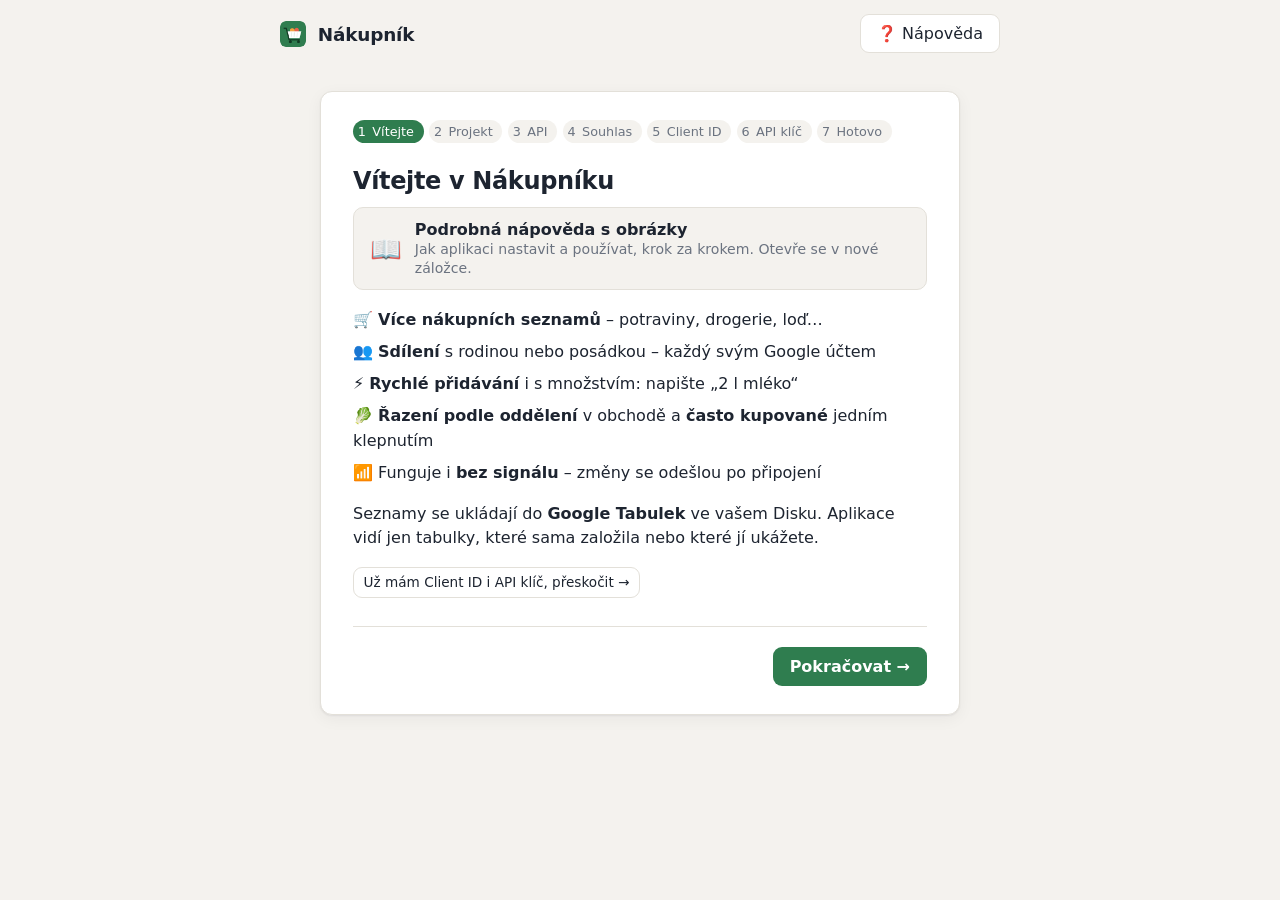
==== index.html @ d190fc93 "Nákupník: sdílené nákupní seznamy v Google Tabulkách - více seznamů, rychlé přidávání s množstvím (2" ====
<!DOCTYPE html>
<html lang="cs">
<head>
  <meta charset="utf-8">
  <meta name="viewport" content="width=device-width, initial-scale=1, viewport-fit=cover">
  <title>Nákupník</title>
  <link rel="icon" type="image/png" sizes="32x32" href="icons/favicon-32.png">
  <link rel="manifest" href="manifest.webmanifest">
  <meta name="theme-color" content="#2f7d4f">
  <meta name="description" content="Sdílené nákupní seznamy v Google Tabulkách – pro rodinu i posádku.">
  <link rel="apple-touch-icon" href="icons/apple-touch-icon.png">
  <meta name="apple-mobile-web-app-capable" content="yes">
  <meta name="mobile-web-app-capable" content="yes">
  <meta name="apple-mobile-web-app-title" content="Nákupník">
  <link rel="stylesheet" href="styles.css?v=20261109-1930">
</head>
<body>
  <header class="topbar">
    <a class="brand" href="./" id="brand"><img class="logo" src="icons/icon-192.png" alt="" width="26" height="26"> Nákupník</a>
    <nav class="top-actions">
      <button id="btn-install-top" class="ghost" hidden title="Nainstalovat jako aplikaci">📲<span class="lbl"> Nainstalovat</span></button>
      <button id="btn-settings" class="ghost" title="Nastavení">⚙︎<span class="lbl"> Nastavení</span></button>
      <a id="btn-help" class="btn ghost" href="help.html" target="_blank" rel="noopener" title="Nápověda">❓<span class="lbl">Nápověda</span></a>
    </nav>
  </header>

  <main>
    <section id="view-file" class="card narrow" hidden>
      <h1>Otevřete aplikaci přes web nebo start.cmd</h1>
      <p>Google přihlášení nefunguje u stránky otevřené přímo ze souboru. Použijte
         <a href="https://n-yachts.github.io/nakupnik/">n-yachts.github.io/nakupnik</a>,
         nebo spusťte <code>start.cmd</code> ve složce projektu (otevře se <code>http://localhost:8081</code>).</p>
    </section>

    <!-- Průvodce prvním spuštěním -->
    <section id="view-setup" class="card narrow" hidden>
      <div class="steps" id="setup-steps"></div>
      <div id="setup-body"></div>
      <div class="wizard-nav">
        <button id="setup-back" class="ghost">← Zpět</button>
        <button id="setup-next" class="primary">Pokračovat →</button>
      </div>
    </section>

    <!-- Přihlášení -->
    <section id="view-signin" class="card narrow center" hidden>
      <h1>Přihlášení</h1>
      <p class="muted">Nákupník ukládá seznamy do Google Tabulek ve vašem Disku. Vidí jen tabulky,
        které sám založil nebo které mu ukážete – ostatní soubory ne.</p>
      <button id="btn-signin" class="primary big">Přihlásit se přes Google</button>
      <p class="hint">Pokud uvidíte „Google tuto aplikaci neověřil“, klikněte na <b>Pokračovat</b>
         (případně <b>Rozšířené</b> → <b>Přejít na …</b>). Je to vaše vlastní aplikace.</p>
      <p class="hint"><a href="help.html#prihlaseni" target="_blank" rel="noopener">📖 Nápověda k přihlášení</a></p>
    </section>

    <!-- Přehled seznamů -->
    <section id="view-lists" hidden>
      <div class="lists-head">
        <h1>Moje seznamy</h1>
        <div class="row-actions">
          <button id="btn-open-shared" class="ghost">📥 Otevřít sdílený</button>
          <button id="btn-new-list" class="primary">+ Nový seznam</button>
        </div>
      </div>
      <div id="lists" class="lists"></div>
    </section>

    <!-- Zpřístupnění seznamu z odkazu -->
    <section id="view-grant" class="card narrow center" hidden>
      <h1>📥 Sdílený seznam</h1>
      <p>Někdo s vámi sdílí nákupní seznam. Aby ho Nákupník mohl otevřít, potvrďte ho jednou
         v okně Google Disku: seznam vyberte a klikněte na <b>Vybrat</b>.</p>
      <button id="btn-grant" class="primary big">Zpřístupnit seznam</button>
      <p><button id="btn-grant-cancel" class="ghost">Zpět na moje seznamy</button></p>
      <p class="hint">Seznam nevidíte? Zkontrolujte, že jste přihlášeni stejným účtem, se kterým byl seznam sdílen.</p>
    </section>

    <!-- Jeden seznam -->
    <section id="view-list" hidden>
      <div class="list-head">
        <button id="btn-back" class="ghost icon-btn" title="Zpět na seznamy">←</button>
        <div class="list-title">
          <h1 id="list-name"></h1>
          <div id="sync" class="sync"></div>
        </div>
        <button id="btn-share" class="ghost">👥<span class="lbl"> Sdílet</span></button>
        <button id="btn-list-menu" class="ghost icon-btn" title="Další možnosti">⋯</button>
      </div>

      <form id="add-form" class="add-bar" autocomplete="off">
        <input id="add-input" list="history-list" placeholder="Přidat… např. 2 l mléko" aria-label="Nová položka" enterkeyhint="done">
        <datalist id="history-list"></datalist>
        <button class="primary" type="submit">Přidat</button>
      </form>
      <div id="frequent" class="frequent"></div>

      <div id="items" class="items"></div>
      <div id="bought" class="bought"></div>
    </section>

    <div id="loading" class="loading" hidden><div class="spinner"></div></div>
  </main>

  <!-- Úprava položky -->
  <dialog id="dlg-item">
    <form id="form-item" method="dialog" class="dlg-pad">
      <h2>Upravit položku</h2>
      <label>Položka <input name="name" required maxlength="80"></label>
      <div class="row">
        <label>Množství <input name="qty" inputmode="decimal" maxlength="8" placeholder="např. 2"></label>
        <label>Jednotka
          <select name="unit"><option value="">—</option><option>ks</option><option>kg</option><option>dkg</option><option>g</option><option>l</option><option>ml</option><option value="bal">balení</option></select>
        </label>
      </div>
      <label>Oddělení <select name="cat" id="cat-select"></select></label>
      <label>Poznámka <input name="note" maxlength="120" placeholder="např. značka, bez laktózy…"></label>
      <p id="item-meta" class="hint"></p>
      <div class="dlg-actions">
        <button type="button" id="btn-item-delete" class="danger">Smazat</button>
        <span class="spacer"></span>
        <button type="button" class="ghost" data-close>Zrušit</button>
        <button type="submit" class="primary">Uložit</button>
      </div>
    </form>
  </dialog>

  <!-- Nový / přejmenovat seznam -->
  <dialog id="dlg-list">
    <form id="form-list" method="dialog" class="dlg-pad">
      <h2 id="list-dlg-title">Nový seznam</h2>
      <label>Název <input name="name" required maxlength="40" placeholder="např. Potraviny, Drogerie, Loď"></label>
      <div class="chips" id="list-suggest"></div>
      <div class="dlg-actions">
        <span class="spacer"></span>
        <button type="button" class="ghost" data-close>Zrušit</button>
        <button type="submit" class="primary" id="btn-list-save">Vytvořit</button>
      </div>
    </form>
  </dialog>

  <!-- Další možnosti seznamu -->
  <dialog id="dlg-menu">
    <div class="dlg-pad">
      <h2 id="menu-title">Seznam</h2>
      <div class="menu">
        <button id="m-rename" class="ghost">✏️ Přejmenovat</button>
        <button id="m-sheet" class="ghost">📊 Otevřít v Google Tabulkách</button>
        <button id="m-clear" class="ghost">🧺 Smazat koupené položky</button>
        <button id="m-delete" class="danger">🗑️ Smazat seznam</button>
      </div>
      <div class="dlg-actions"><span class="spacer"></span><button class="primary" data-close>Zavřít</button></div>
    </div>
  </dialog>

  <!-- Sdílení -->
  <dialog id="dlg-share">
    <form id="form-share" method="dialog" class="dlg-pad">
      <h2>Sdílet seznam</h2>
      <p class="hint">Zadejte e-mail Google účtu. Dotyčnému přijde e-mail s odkazem; seznam si otevře ve svém Nákupníku a může ho upravovat.</p>
      <div class="row share-row">
        <label>E-mail <input name="email" type="email" required placeholder="jmeno@gmail.com" autocomplete="email"></label>
        <button type="submit" class="primary">Sdílet</button>
      </div>
      <h3 class="sub">Kdo má přístup</h3>
      <ul id="people" class="people"></ul>
      <h3 class="sub">Odkaz na seznam</h3>
      <div class="copyline"><code id="share-link"></code><button type="button" class="ghost small" id="btn-copy-link">Kopírovat</button></div>
      <p class="hint">Odkaz funguje jen lidem, se kterými je seznam sdílený.</p>
      <div class="dlg-actions"><span class="spacer"></span><button type="button" class="primary" data-close>Hotovo</button></div>
    </form>
  </dialog>

  <!-- Nastavení -->
  <dialog id="dlg-settings">
    <div class="dlg-pad">
      <h2>Nastavení</h2>
      <dl class="kv">
        <dt>Účet</dt><dd id="set-user"></dd>
        <dt>Client ID</dt><dd id="set-client" class="mono"></dd>
        <dt>API klíč</dt><dd id="set-key" class="mono"></dd>
        <dt>Adresa aplikace</dt><dd id="set-origin" class="mono"></dd>
        <dt>Verze</dt><dd id="set-ver" class="mono"></dd>
      </dl>
      <h3 class="sub">Aplikace v telefonu a počítači</h3>
      <p id="install-info" class="hint"></p>
      <div class="dlg-actions wrap"><button id="btn-install" class="primary" hidden>📲 Nainstalovat aplikaci</button></div>
      <h3 class="sub">Účet</h3>
      <div class="dlg-actions wrap">
        <button id="btn-signout" class="ghost">Odhlásit</button>
        <button id="btn-reset" class="danger">Znovu spustit průvodce</button>
        <span class="spacer"></span>
        <button class="primary" data-close>Zavřít</button>
      </div>
    </div>
  </dialog>

  <div id="toast" class="toast" role="status" popover="manual"></div>

  <script type="module" src="js/app.js?v=20261109-1930"></script>
</body>
</html>
---- styles.css ----
:root { --bg: #f4f2ee; --surface: #ffffff; --ink: #1d2430; --muted: #6b7380; --line: #e3e0d9; --accent: #2f7d4f; --accent-ink: #ffffff; --warn: #b7791f; --warn-bg: #fdf3e1; --bad: #b23a3a; --bad-bg: #fbe9e9; --soon: #2f6f4f; --soon-bg: #e7f3ec; --radius: 12px; --shadow: 0 1px 2px rgba(20, 24, 32, .06), 0 4px 16px rgba(20, 24, 32, .05); font-family: system-ui, -apple-system, "Segoe UI", Roboto, sans-serif; color: var(--ink); background: var(--bg); }
@media (prefers-color-scheme: dark) {
  :root { --bg: #15181d; --surface: #1e232a; --ink: #e8eaed; --muted: #9aa3ad; --line: #2e343d; --accent: #6cc28f; --accent-ink: #0d1620; --warn: #e0a64a; --warn-bg: #3a2e1a; --bad: #ec7b7b; --bad-bg: #3a2020; --soon: #73c49a; --soon-bg: #1d3328; --shadow: none; }
}
* { box-sizing: border-box; }
body { margin: 0; min-height: 100vh; }
[hidden] { display: none !important; }
a { color: var(--accent); }
code, .mono { font-family: ui-monospace, "Cascadia Mono", Consolas, monospace; font-size: .9em; }
code { background: color-mix(in srgb, var(--line) 60%, transparent); padding: .1em .35em; border-radius: 5px; }
pre.mono { background: var(--bg); padding: .75rem; border-radius: 8px; overflow-x: auto; }
.topbar { display: flex; align-items: center; justify-content: space-between; padding: .9rem 1.25rem; max-width: 960px; margin: 0 auto; }
.brand { font-weight: 700; font-size: 1.15rem; letter-spacing: -.01em; }
.logo { margin-right: .35rem; vertical-align: -6px; border-radius: 6px; }
.top-actions { display: flex; gap: .4rem; }
main { max-width: 960px; margin: 0 auto; padding: 0 1.25rem 4rem; }
button { font: inherit; border-radius: 9px; border: 1px solid transparent; padding: .55rem 1rem; cursor: pointer; background: transparent; color: var(--ink); }
button.primary { background: var(--accent); color: var(--accent-ink); font-weight: 600; }
button.primary:hover { filter: brightness(1.08); }
button.ghost { border-color: var(--line); background: var(--surface); }
button.ghost:hover { border-color: var(--muted); }
button.danger { color: var(--bad); border-color: color-mix(in srgb, var(--bad) 35%, transparent); background: var(--surface); }
button.big { padding: .85rem 1.6rem; font-size: 1.05rem; }
button.small { padding: .25rem .6rem; font-size: .85rem; }
button:focus-visible, input:focus-visible, select:focus-visible, textarea:focus-visible { outline: 2px solid var(--accent); outline-offset: 2px; }
.card { background: var(--surface); border-radius: var(--radius); box-shadow: var(--shadow); padding: 1.75rem 2rem; border: 1px solid var(--line); }
.narrow { max-width: 640px; margin: 1.5rem auto; }
.center { text-align: center; }
.center p { max-width: 460px; margin-left: auto; margin-right: auto; }
h1 { font-size: 1.5rem; margin: 0 0 .75rem; letter-spacing: -.015em; }
h2 { font-size: 1.2rem; margin: 0 0 .75rem; }
p, li { line-height: 1.55; }
ol { padding-left: 1.3rem; }
li { margin-bottom: .4rem; }
.muted { color: var(--muted); }
.hint { color: var(--muted); font-size: .88rem; }
.error { color: var(--bad); font-size: .9rem; }
.callout { background: var(--soon-bg); border-radius: 10px; padding: .85rem 1rem; font-size: .92rem; line-height: 1.5; margin: 1rem 0; }
details { margin-top: 1rem; }
summary { cursor: pointer; color: var(--muted); }
/* Průvodce */
.steps { display: flex; gap: .35rem; margin-bottom: 1.5rem; flex-wrap: wrap; }
.step { display: inline-flex; align-items: center; gap: .4rem; font-size: .8rem; color: var(--muted); padding: .25rem .6rem .25rem .3rem; border-radius: 99px; background: var(--bg); }
.step::before { content: none; }
.step { font-variant-numeric: tabular-nums; }
.step em { font-style: normal; }
.step.current { background: var(--accent); color: var(--accent-ink); }
.step.done { color: var(--soon); }
.step:not(.current) em { display: none; }
@media (min-width: 640px) {
  .step:not(.current) em { display: inline; }
}
.wizard-nav { display: flex; justify-content: space-between; margin-top: 1.75rem; padding-top: 1.25rem; border-top: 1px solid var(--line); }
.copyline { display: flex; align-items: center; gap: .5rem; margin: .4rem 0; flex-wrap: wrap; }
#client-input { width: 100%; }
/* Formulářové prvky */
input, select, textarea { font: inherit; color: var(--ink); background: var(--surface); border: 1px solid var(--line); border-radius: 8px; padding: .55rem .7rem; width: 100%; }
textarea { resize: vertical; }
label { display: flex; flex-direction: column; gap: .3rem; font-size: .88rem; color: var(--muted); margin-bottom: .85rem; flex: 1; }
.row { display: flex; gap: .75rem; flex-wrap: wrap; }
.row > label { min-width: 130px; }
/* Přehled */
.chips { display: flex; gap: .35rem; flex-wrap: wrap; flex: 1; }
.chip { border: 1px solid var(--line); background: var(--surface); border-radius: 99px; padding: .35rem .8rem; font-size: .9rem; }
.chip small { color: var(--muted); margin-left: .15rem; }
.chip.on { background: var(--ink); color: var(--surface); border-color: var(--ink); }
.chip.on small { color: inherit; opacity: .7; }
.empty { text-align: center; padding: 3rem 1rem; background: var(--surface); border: 1px dashed var(--line); border-radius: var(--radius); }
@media (max-width: 560px) {
  .card { padding: 1.25rem; }
}
/* Dialogy */
dialog { border: none; border-radius: 16px; padding: 0; width: min(560px, calc(100vw - 2rem)); background: var(--surface); color: var(--ink); box-shadow: 0 20px 60px rgba(0,0,0,.25); }
dialog::backdrop { background: rgba(15, 20, 28, .45); }
dialog form, .dlg-pad { padding: 1.5rem; }
.dlg-actions { display: flex; gap: .5rem; align-items: center; margin-top: .5rem; }
.dlg-actions.wrap { flex-wrap: wrap; }
.spacer { flex: 1; }
.kv { display: grid; grid-template-columns: auto 1fr; gap: .4rem 1rem; margin: 0 0 1.25rem; font-size: .9rem; }
.kv dt { color: var(--muted); }
.loading { position: fixed; inset: 0; display: grid; place-items: center; background: color-mix(in srgb, var(--bg) 50%, transparent); z-index: 10; }
.spinner { width: 34px; height: 34px; border: 3px solid var(--line); border-top-color: var(--accent); border-radius: 50%; animation: spin .8s linear infinite; }
@keyframes spin { to { transform: rotate(360deg); } }
.toast { position: fixed; inset: auto auto 1.25rem 50%; margin: 0; border: none; transform: translateX(-50%); background: var(--ink); color: var(--surface); padding: .7rem 1.1rem; border-radius: 10px; font-size: .92rem; max-width: calc(100vw - 2rem); z-index: 20; box-shadow: var(--shadow); }
.toast.error { background: var(--bad); color: #fff; }
@media (max-width: 560px) {
  .topbar { padding: .75rem 1rem; }
  .brand, .top-actions button { white-space: nowrap; }
  .top-actions button { padding: .45rem .7rem; font-size: .9rem; }
  main { padding: 0 1rem 3rem; }
}
/* Záložky */
/* Přehled */
.chip { white-space: nowrap; }
.features { list-style: none; padding: 0; margin: .5rem 0 1rem; }
.features li { margin-bottom: .45rem; }
.chip.small { font-size: .82rem; padding: .25rem .65rem; }
.sub { font-size: .95rem; margin: 1.2rem 0 .3rem; }
/* Odkazy na nápovědu */
a.btn { display: inline-flex; align-items: center; gap: .3rem; text-decoration: none; color: var(--ink); font: inherit; border-radius: 9px; border: 1px solid var(--line); background: var(--surface); padding: .55rem 1rem; }
a.btn:hover { border-color: var(--muted); }
@media (max-width: 560px) {
  .top-actions .lbl { display: none; }
  a.btn { padding: .45rem .7rem; }
}
.help-card { display: flex; gap: .8rem; align-items: center; text-decoration: none; color: var(--ink); border: 1px solid var(--line); border-radius: 10px; padding: .75rem 1rem; margin: 0 0 1.1rem; background: var(--bg); }
.help-card:hover { border-color: var(--accent); }
.help-card .hc-icon { font-size: 1.6rem; }
.help-card .muted { font-size: .88rem; }
/* Výběr typu ve skupinách */
.dlg-actions:has(> #btn-install[hidden]) { display: none; }

/* ---------- Nákupník ---------- */
main { max-width: 760px; }
.topbar { max-width: 760px; }
.brand { text-decoration: none; color: var(--ink); }
.icon-btn { padding: .45rem .75rem; font-size: 1.1rem; }
button.link { padding: 0; border: none; background: none; color: var(--accent); text-decoration: underline; font: inherit; cursor: pointer; }
.chips { display: flex; gap: .35rem; flex-wrap: wrap; margin: .5rem 0 0; }

/* Přehled seznamů */
.lists-head { display: flex; align-items: center; justify-content: space-between; gap: .75rem; flex-wrap: wrap; margin: .25rem 0 1rem; }
.lists-head h1 { margin: 0; }
.row-actions { display: flex; gap: .5rem; flex-wrap: wrap; }
.lists { display: grid; gap: .6rem; }
.list-card { display: flex; flex-direction: column; align-items: flex-start; gap: .25rem; text-align: left; width: 100%;
  background: var(--surface); border: 1px solid var(--line); border-left: 5px solid var(--accent); border-radius: var(--radius); padding: 1rem 1.1rem; }
.list-card:hover { border-color: var(--muted); border-left-color: var(--accent); }
.lc-name { font-size: 1.15rem; font-weight: 700; }
.lc-meta { color: var(--muted); font-size: .88rem; }

/* Jeden seznam */
.list-head { display: flex; align-items: center; gap: .5rem; margin: .25rem 0 .9rem; }
.list-title { flex: 1; min-width: 0; }
.list-title h1 { margin: 0; font-size: 1.35rem; overflow: hidden; text-overflow: ellipsis; white-space: nowrap; }
.sync { font-size: .8rem; color: var(--muted); min-height: 1.1em; }
.sync[data-status="offline"], .sync[data-status="auth"] { color: var(--warn); }
.sync[data-status="error"] { color: var(--bad); }
.add-bar { display: flex; gap: .5rem; position: sticky; top: 0; z-index: 3; background: var(--bg); padding: .4rem 0; }
.add-bar input { flex: 1; font-size: 1.05rem; padding: .7rem .9rem; }
.frequent { display: flex; gap: .35rem; flex-wrap: wrap; align-items: center; margin: .3rem 0 1rem; }
.frequent .hint { margin-right: .2rem; }
.cat { font-size: .78rem; text-transform: uppercase; letter-spacing: .07em; color: var(--muted); margin: 1.1rem 0 .35rem; font-weight: 700; }
.item-list { list-style: none; margin: 0; padding: 0; background: var(--surface); border: 1px solid var(--line); border-radius: var(--radius); overflow: hidden; }
.item { display: flex; align-items: stretch; border-top: 1px solid var(--line); }
.item:first-child { border-top: none; }
.check { flex: none; width: 3.2rem; border: none; border-radius: 0; background: transparent; position: relative; padding: 0; }
.check::before { content: ''; position: absolute; left: 50%; top: 50%; width: 1.35rem; height: 1.35rem; transform: translate(-50%, -50%);
  border: 2px solid var(--muted); border-radius: 50%; }
.item.done .check::before { background: var(--accent); border-color: var(--accent); }
.item.done .check::after { content: '✓'; position: absolute; left: 50%; top: 50%; transform: translate(-50%, -52%); color: #fff; font-size: .85rem; font-weight: 700; }
.it-body { flex: 1; display: flex; flex-wrap: wrap; align-items: baseline; gap: .15rem .55rem; text-align: left; padding: .8rem .9rem .8rem 0;
  border: none; border-radius: 0; background: transparent; min-height: 3.2rem; }
.it-name { font-size: 1.02rem; font-weight: 600; }
.qty { font-size: .85rem; font-weight: 700; color: var(--accent); background: color-mix(in srgb, var(--accent) 12%, transparent); padding: .05rem .5rem; border-radius: 99px; }
.it-note { flex-basis: 100%; color: var(--muted); font-size: .85rem; }
.by { color: var(--muted); font-size: .78rem; margin-left: auto; }
.item.done .it-name { text-decoration: line-through; color: var(--muted); font-weight: 500; }
.bought { margin-top: 1.4rem; }
.bought summary { cursor: pointer; color: var(--muted); font-weight: 600; margin-bottom: .5rem; }
.bought .item-list { opacity: .85; }
.bought .ghost.small { margin-top: .6rem; }
.done-all { border-style: solid; }
.empty p { margin: .4rem 0; }

/* Dialogy */
.menu { display: flex; flex-direction: column; gap: .4rem; margin-bottom: .8rem; }
.menu button { text-align: left; }
.share-row { align-items: end; }
.share-row label { flex: 1; }
.share-row button { margin-bottom: .85rem; }
.people { list-style: none; padding: 0; margin: 0 0 .5rem; display: flex; flex-direction: column; gap: .35rem; font-size: .9rem; }
.people li { display: flex; align-items: center; gap: .6rem; flex-wrap: wrap; }
.people .role { color: var(--muted); font-size: .8rem; margin-left: auto; }
.dlg-actions:has(> #btn-install[hidden]) { display: none; }

@media (max-width: 560px) {
  .list-head .lbl { display: none; }
  .row-actions { width: 100%; }
  .row-actions button { flex: 1; }
  .add-bar button { padding: .55rem .8rem; }
}
.add-bar input::-webkit-calendar-picker-indicator { display: none !important; }
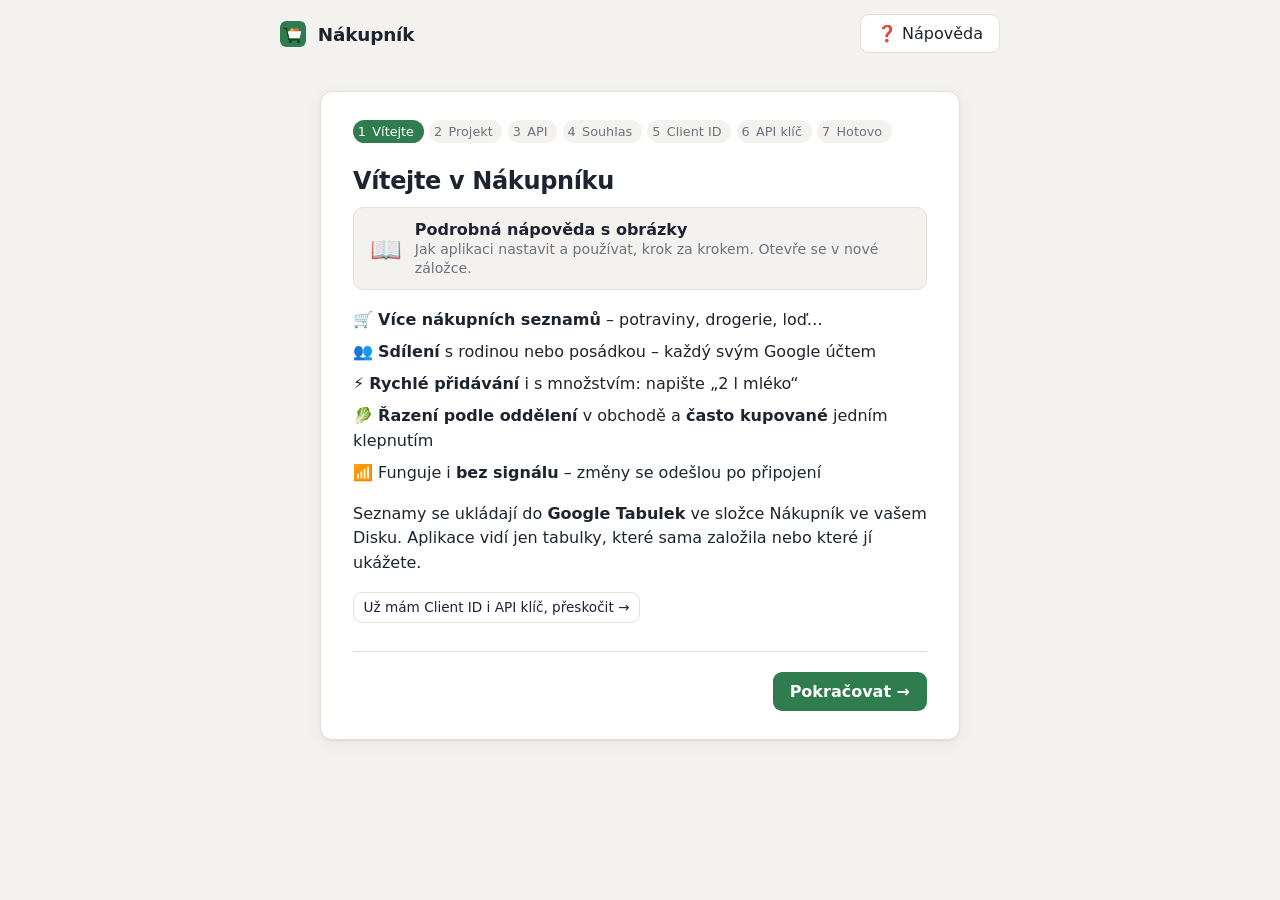
==== commit 6f134311: "Seznamy ve složce Nákupník; průvodce a nápověda bez zmínek o Lhůtníku - aplikace si v Disku založí s" ====
--- a/index.html
+++ b/index.html
@@ -12,7 +12,7 @@
   <meta name="apple-mobile-web-app-capable" content="yes">
   <meta name="mobile-web-app-capable" content="yes">
   <meta name="apple-mobile-web-app-title" content="Nákupník">
-  <link rel="stylesheet" href="styles.css?v=20261109-1930">
+  <link rel="stylesheet" href="styles.css?v=20261109-1940">
 </head>
 <body>
   <header class="topbar">
@@ -196,6 +196,6 @@
 
   <div id="toast" class="toast" role="status" popover="manual"></div>
 
-  <script type="module" src="js/app.js?v=20261109-1930"></script>
+  <script type="module" src="js/app.js?v=20261109-1940"></script>
 </body>
 </html>
